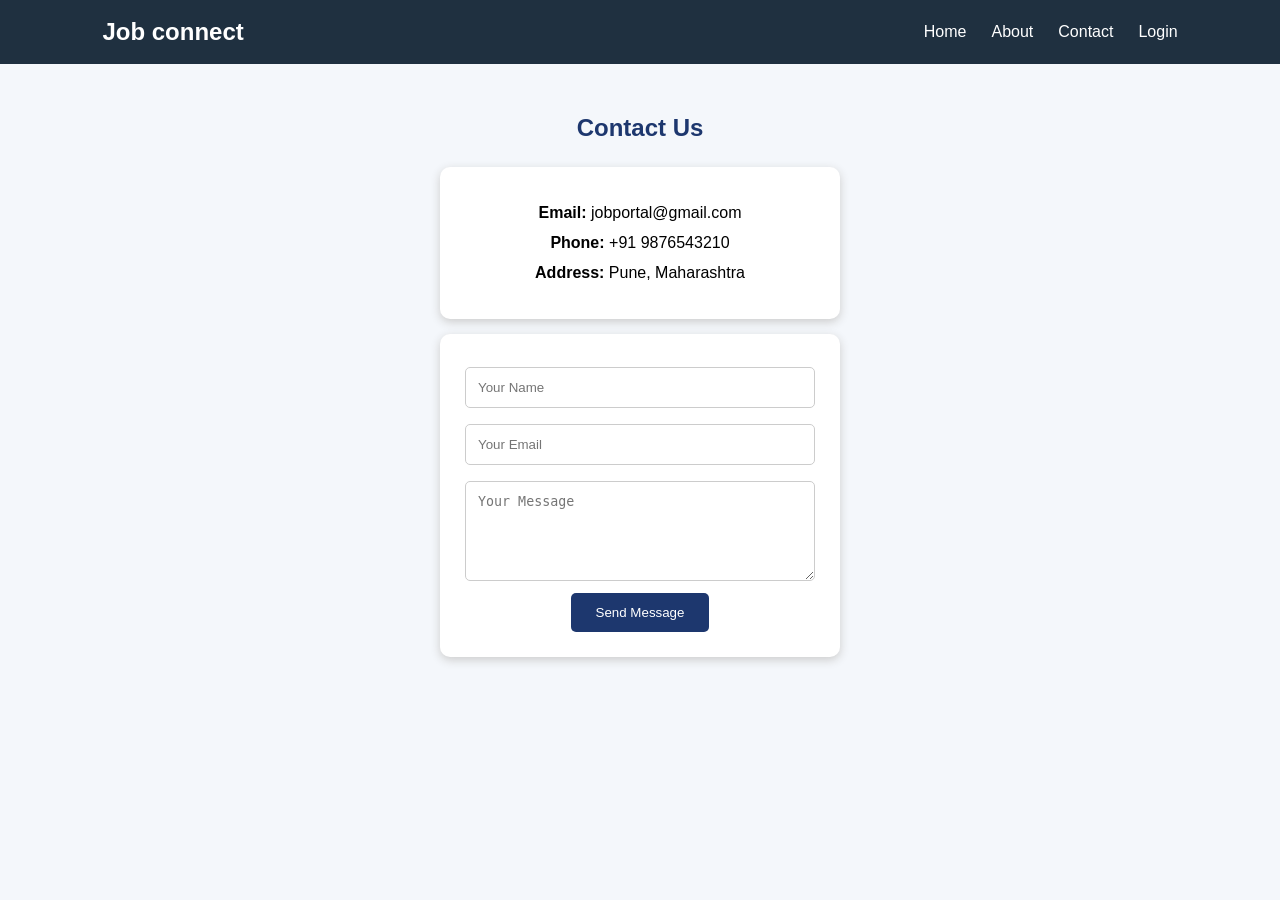
==== contact.html @ e89bb88d "first commit" ====
<!DOCTYPE html>
<html>
<head>
    <title>Contact | JobPortal</title>
    <link rel="stylesheet" href="css/contact.css">
</head>
<body>

<nav>
    <h2>Job connect</h2>
    <a href="index.html">Home</a>
    <a href="about.html">About</a>
    <a href="contact.html">Contact</a>
    <a href="login.html">Login</a>
</nav>

<section class="contact">
    <h1>Contact Us</h1>
  

    <div class="box">
        <p><b>Email:</b> jobportal@gmail.com</p>
        <p><b>Phone:</b> +91 9876543210</p>
        <p><b>Address:</b> Pune, Maharashtra</p>
    </div>

    <form id="contactForm">
        <input type="text" placeholder="Your Name" required>
        <input type="email" placeholder="Your Email" required>
        <textarea placeholder="Your Message" required></textarea>
        <button type="submit">Send Message</button>
    </form>
</section>

<script src="js/contact.js"></script>
</body>
</html>
---- css/contact.css ----
* {
    margin: 0;
    padding: 0;
    box-sizing: border-box;
}

body {
    font-family: Arial;
    background: #f4f7fb;
}

nav {
    background: #1f3040;
    padding: 18px 8%;
    display: flex;
    align-items: center;
    gap: 25px;
}

nav h2 {
    color: white;
    margin-right: auto;
}

nav a {
    color: white;
    text-decoration: none;
}

.contact {
    text-align: center;
    padding: 50px;
}

.contact h1 {
    color: #1d376e;
    margin-bottom: 25px;
}

.box, form {
    background: white;
    width: 400px;
    margin: 15px auto;
    padding: 25px;
    border-radius: 10px;
    box-shadow: 0 3px 10px #ccc;
}

.box p {
    margin: 12px;
}

input, textarea {
    width: 100%;
    padding: 12px;
    margin: 8px 0;
    border: 1px solid #ccc;
    border-radius: 5px;
}

textarea {
    height: 100px;
}

button {
    background:#1d376e;
    color: white;
    border: none;
    padding: 12px 25px;
    border-radius: 5px;
    cursor: pointer;
}
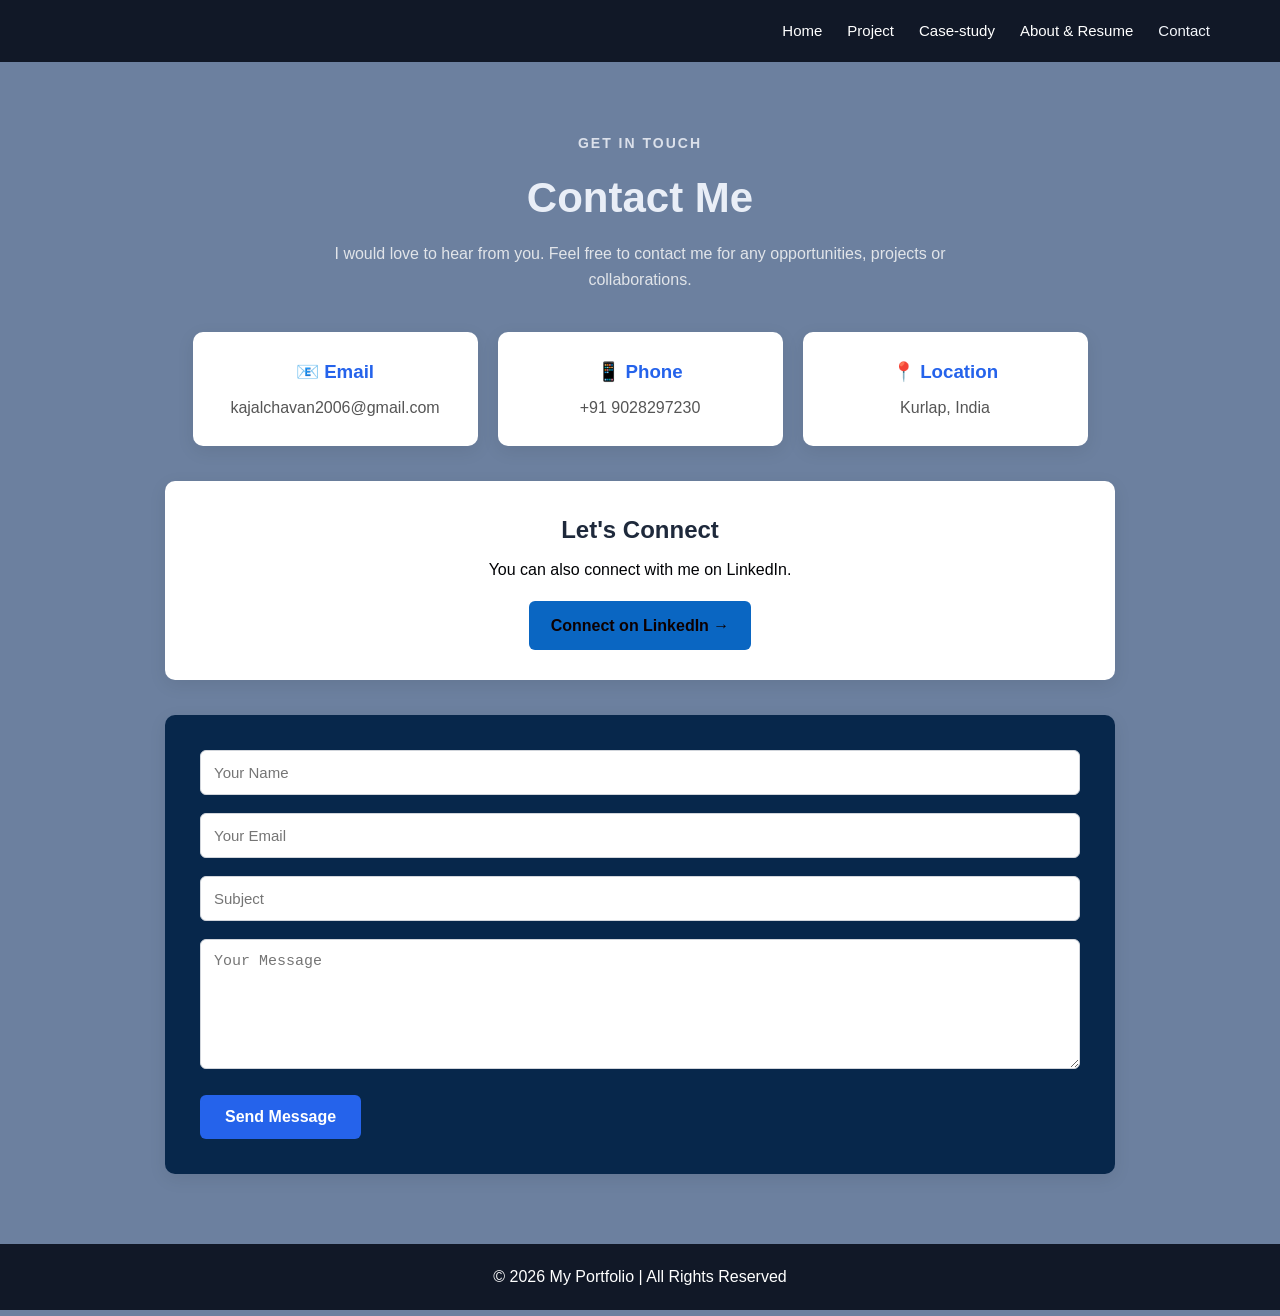
==== commit e90f24f3: "first commit" ====
--- a/contact.html
+++ b/contact.html
@@ -1,37 +1,130 @@
 <!DOCTYPE html>
-<html>
+<html lang="en">
 <head>
-    <title>Contact | JobPortal</title>
+    <meta charset="UTF-8">
+    <meta name="viewport" content="width=device-width, initial-scale=1.0">
+
+    <title>Contact | My Portfolio</title>
+
     <link rel="stylesheet" href="css/contact.css">
 </head>
+
 <body>
 
-<nav>
-    <h2>Job connect</h2>
-    <a href="index.html">Home</a>
-    <a href="about.html">About</a>
-    <a href="contact.html">Contact</a>
-    <a href="login.html">Login</a>
-</nav>
 
-<section class="contact">
-    <h1>Contact Us</h1>
-  
+    <header>
+        <nav class="navbar">
 
-    <div class="box">
-        <p><b>Email:</b> jobportal@gmail.com</p>
-        <p><b>Phone:</b> +91 9876543210</p>
-        <p><b>Address:</b> Pune, Maharashtra</p>
-    </div>
+            <div class="logo">
+        
+            </div>
 
-    <form id="contactForm">
-        <input type="text" placeholder="Your Name" required>
-        <input type="email" placeholder="Your Email" required>
-        <textarea placeholder="Your Message" required></textarea>
-        <button type="submit">Send Message</button>
-    </form>
-</section>
+            <ul class="nav-links">
+                <li><a href="index.html">Home</a></li>
+                <li><a href="project.html">Project</a></li>
+                <li><a href="case-study.html">Case-study</a></li>
+                <li><a href="about&resume.html">About & Resume</a></li>
+                <li><a href="contact.html" class="active">Contact</a></li>
+            </ul>
 
-<script src="js/contact.js"></script>
+        </nav>
+    </header>
+
+
+    <section class="contact-section">
+
+        <div class="contact-container">
+
+            <div class="contact-heading">
+
+                <p class="small-title">GET IN TOUCH</p>
+
+                <h1>Contact Me</h1>
+
+                <p>
+                    I would love to hear from you. Feel free to contact me
+                    for any opportunities, projects or collaborations.
+                </p>
+
+            </div>
+
+
+            <div class="contact-info">
+
+                <div class="contact-card">
+                    <h3>📧 Email</h3>
+                    <p>kajalchavan2006@gmail.com</p>
+                </div>
+
+                <div class="contact-card">
+                    <h3>📱 Phone</h3>
+                    <p>+91 9028297230</p>
+                </div>
+
+                <div class="contact-card">
+                    <h3>📍 Location</h3>
+                    <p>Kurlap, India</p>
+                </div>
+
+            </div>
+
+
+            
+
+            <div class="linkedin-box">
+
+                <h2>Let's Connect</h2>
+
+                <p>
+                    You can also connect with me on LinkedIn.
+                </p>
+
+                <a href="https://www.linkedin.com/in/kajal-chavan-501079436"
+                   target="_blank"
+                   class="linkedin-btn">
+                    Connect on LinkedIn →
+                </a>
+
+            </div>
+
+
+        
+
+            <form class="contact-form">
+
+                <input type="text"
+                       placeholder="Your Name"
+                       required>
+
+                <input type="email"
+                       placeholder="Your Email"
+                       required>
+
+                <input type="text"
+                       placeholder="Subject"
+                       required>
+
+                <textarea
+                       placeholder="Your Message"
+                       rows="6"
+                       required></textarea>
+
+                <button type="submit">
+                    Send Message
+                </button>
+
+            </form>
+
+        </div>
+
+    </section>
+
+
+    <!-- ===== FOOTER ===== -->
+
+    <footer>
+        <p>© 2026 My Portfolio | All Rights Reserved</p>
+    </footer>
+
 </body>
 </html>
--- a/css/contact.css
+++ b/css/contact.css
@@ -4,69 +4,269 @@
     box-sizing: border-box;
 }
 
+html {
+    scroll-behavior: smooth;
+}
+
 body {
-    font-family: Arial;
-    background: #f4f7fb;
-}
-
-nav {
-    background: #1f3040;
-    padding: 18px 8%;
+    font-family: Arial, sans-serif;
+    background: #6c809f;
+    color: #fcf5f5;
+    line-height: 1.6;
+}
+
+
+/* ===== NAVBAR ===== */
+
+header {
+    background: #111827;
+    position: sticky;
+    top: 0;
+    z-index: 1000;
+}
+
+.navbar {
+    max-width: 1200px;
+    margin: auto;
+    padding: 18px 30px;
+
     display: flex;
+    justify-content: space-between;
     align-items: center;
+}
+
+.logo {
+    color: white;
+    font-size: 24px;
+    font-weight: bold;
+}
+
+.nav-links {
+    display: flex;
+    list-style: none;
     gap: 25px;
 }
 
-nav h2 {
-    color: white;
-    margin-right: auto;
-}
-
-nav a {
+.nav-links a {
     color: white;
     text-decoration: none;
-}
-
-.contact {
-    text-align: center;
-    padding: 50px;
-}
-
-.contact h1 {
-    color: #1d376e;
-    margin-bottom: 25px;
-}
-
-.box, form {
+    font-size: 15px;
+    transition: 0.3s;
+}
+
+.nav-links a:hover,
+.nav-links a.active {
+    color: #f3f6fb;
+}
+
+
+/* ===== CONTACT SECTION ===== */
+
+.contact-section {
+    padding: 70px 20px;
+}
+
+.contact-container {
+    max-width: 950px;
+    margin: auto;
+}
+
+
+/* ===== HEADING ===== */
+
+.contact-heading {
+    text-align: center;
+    margin-bottom: 40px;
+}
+
+.small-title {
+    color: #dbe0ea;
+    font-size: 14px;
+    font-weight: bold;
+    letter-spacing: 2px;
+}
+
+.contact-heading h1 {
+    font-size: 42px;
+    color: #e9eef7;
+    margin: 10px 0;
+}
+
+.contact-heading p:last-child {
+    max-width: 650px;
+    margin: auto;
+    color: #e1e4e9;
+}
+
+
+/* ===== CONTACT INFORMATION ===== */
+
+.contact-info {
+    display: flex;
+    justify-content: center;
+    gap: 20px;
+    margin-bottom: 35px;
+}
+
+.contact-card {
     background: white;
-    width: 400px;
-    margin: 15px auto;
+    width: 30%;
     padding: 25px;
+    text-align: center;
     border-radius: 10px;
-    box-shadow: 0 3px 10px #ccc;
-}
-
-.box p {
-    margin: 12px;
-}
-
-input, textarea {
+
+    box-shadow: 0 5px 18px rgba(0, 0, 0, 0.08);
+}
+
+.contact-card h3 {
+    color: #2563eb;
+    margin-bottom: 8px;
+}
+
+.contact-card p {
+    color: #555;
+}
+
+
+/* ===== LINKEDIN ===== */
+
+.linkedin-box {
+    background: white;
+    text-align: center;
+
+    padding: 30px;
+    margin-bottom: 35px;
+
+    border-radius: 10px;
+
+    box-shadow: 0 5px 18px rgba(0, 0, 0, 0.08);
+}
+
+.linkedin-box h2 {
+    color: #1e293b;
+    margin-bottom: 8px;
+}
+
+.linkedin-box p {
+    color: #000205;
+    margin-bottom: 18px;
+}
+
+.linkedin-btn {
+    display: inline-block;
+
+    background: #0a66c2;
+    color: rgb(13, 0, 0);
+
+    padding: 12px 22px;
+
+    text-decoration: none;
+    border-radius: 6px;
+
+    font-weight: bold;
+}
+
+.linkedin-btn:hover {
+    background: #00050b;
+}
+
+
+/* ===== CONTACT FORM ===== */
+
+.contact-form {
+    background: rgb(7, 39, 75);
+
+    padding: 35px;
+
+    border-radius: 10px;
+
+    box-shadow: 0 5px 18px rgba(0, 0, 0, 0.08);
+}
+
+.contact-form input,
+.contact-form textarea {
     width: 100%;
-    padding: 12px;
-    margin: 8px 0;
-    border: 1px solid #ccc;
-    border-radius: 5px;
-}
-
-textarea {
-    height: 100px;
-}
-
-button {
-    background:#1d376e;
-    color: white;
+
+    padding: 13px;
+
+    margin-bottom: 18px;
+
+    border: 1px solid #d1d5db;
+    border-radius: 6px;
+
+    font-size: 15px;
+}
+
+.contact-form textarea {
+    resize: vertical;
+}
+
+.contact-form input:focus,
+.contact-form textarea:focus {
+    outline: none;
+    border-color: #2563eb;
+}
+
+
+/* ===== SEND BUTTON ===== */
+
+.contact-form button {
+    background: #2563eb;
+    color: white;
+
     border: none;
-    padding: 12px 25px;
-    border-radius: 5px;
+
+    padding: 13px 25px;
+
+    border-radius: 6px;
+
+    font-size: 16px;
+    font-weight: bold;
+
     cursor: pointer;
+}
+
+.contact-form button:hover {
+    background: #1d4ed8;
+}
+
+
+/* ===== FOOTER ===== */
+
+footer {
+    background: #111827;
+    color: white;
+
+    text-align: center;
+
+    padding: 20px;
+}
+
+
+/* ===== MOBILE ===== */
+
+@media (max-width: 768px) {
+
+    .navbar {
+        flex-direction: column;
+        gap: 15px;
+    }
+
+    .nav-links {
+        flex-wrap: wrap;
+        justify-content: center;
+        gap: 15px;
+    }
+
+    .contact-heading h1 {
+        font-size: 32px;
+    }
+
+    .contact-info {
+        flex-direction: column;
+    }
+
+    .contact-card {
+        width: 100%;
+    }
 }
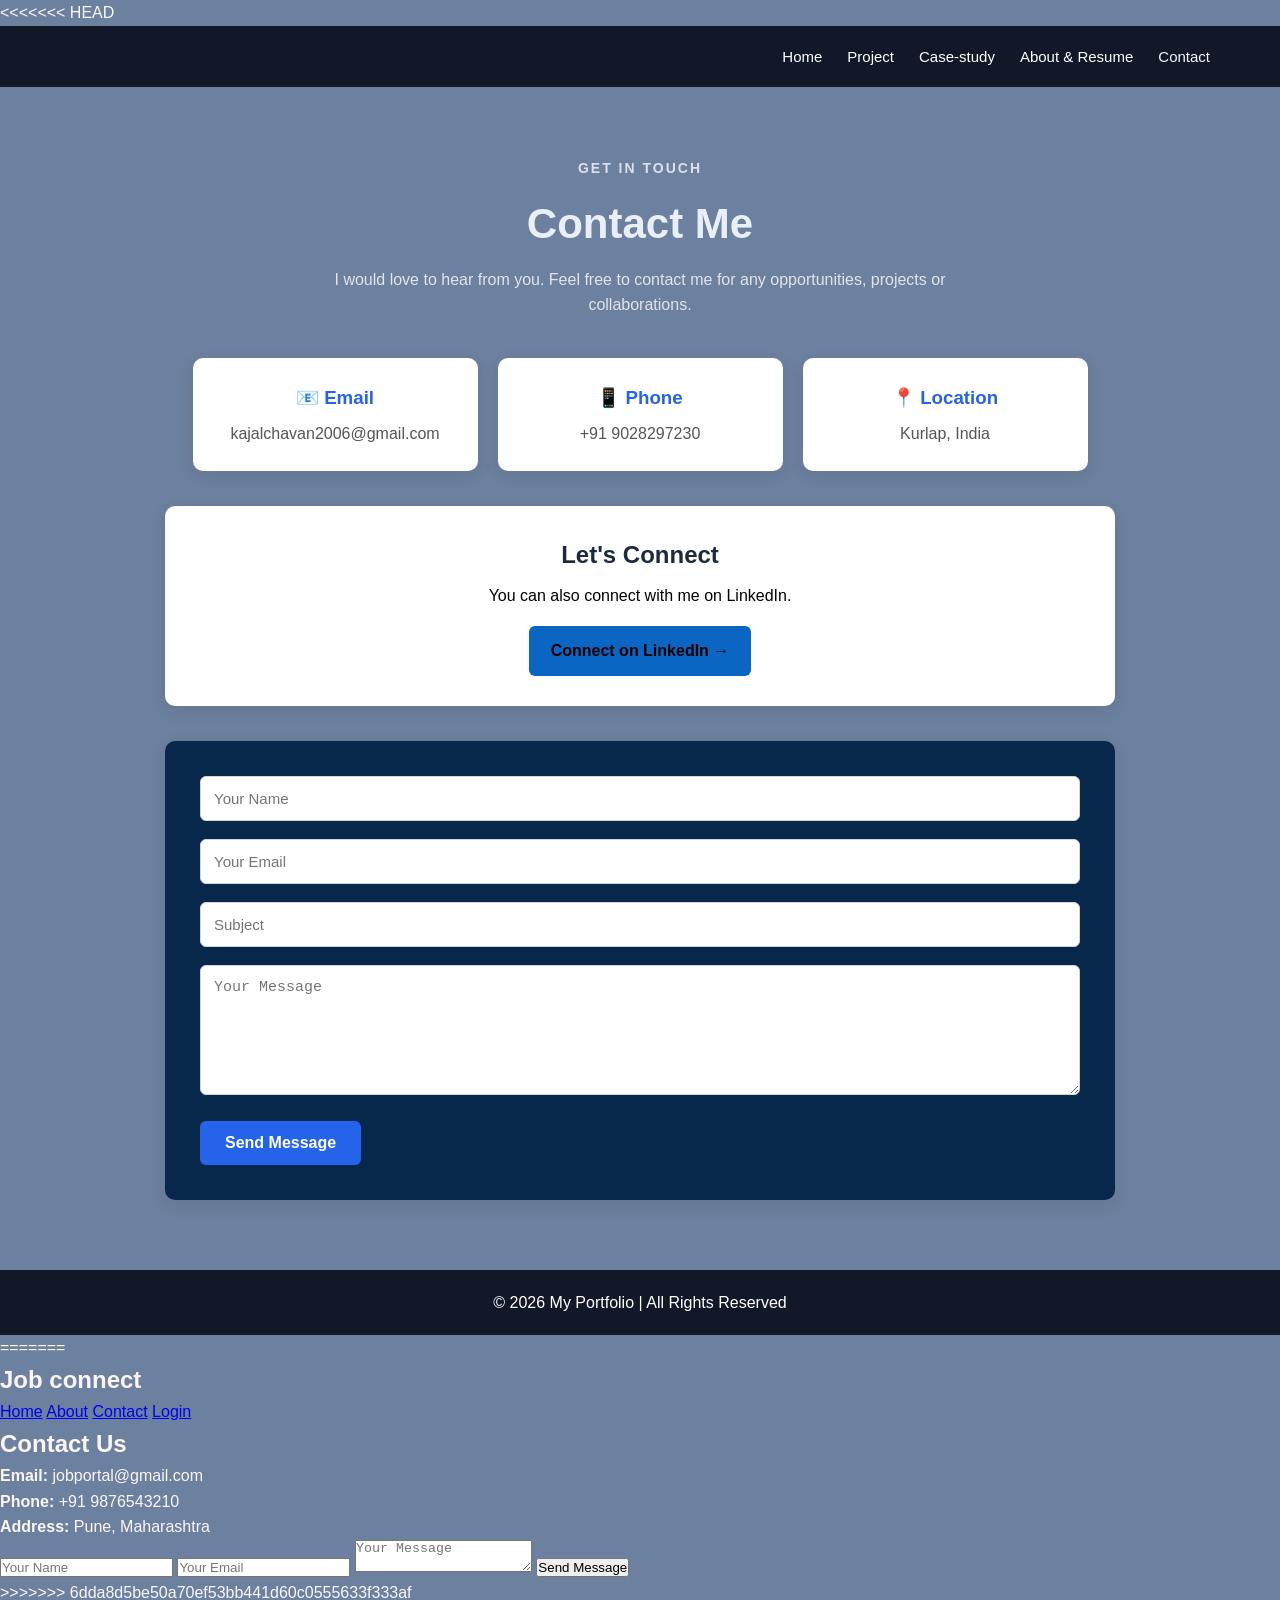
==== commit 2d683498: "Resolve merge conflicts" ====
--- a/contact.html
+++ b/contact.html
@@ -1,4 +1,5 @@
 <!DOCTYPE html>
+<<<<<<< HEAD
 <html lang="en">
 <head>
     <meta charset="UTF-8">
@@ -126,5 +127,41 @@
         <p>© 2026 My Portfolio | All Rights Reserved</p>
     </footer>
 
+=======
+<html>
+<head>
+    <title>Contact | JobPortal</title>
+    <link rel="stylesheet" href="css/contact.css">
+</head>
+<body>
+
+<nav>
+    <h2>Job connect</h2>
+    <a href="index.html">Home</a>
+    <a href="about.html">About</a>
+    <a href="contact.html">Contact</a>
+    <a href="login.html">Login</a>
+</nav>
+
+<section class="contact">
+    <h1>Contact Us</h1>
+  
+
+    <div class="box">
+        <p><b>Email:</b> jobportal@gmail.com</p>
+        <p><b>Phone:</b> +91 9876543210</p>
+        <p><b>Address:</b> Pune, Maharashtra</p>
+    </div>
+
+    <form id="contactForm">
+        <input type="text" placeholder="Your Name" required>
+        <input type="email" placeholder="Your Email" required>
+        <textarea placeholder="Your Message" required></textarea>
+        <button type="submit">Send Message</button>
+    </form>
+</section>
+
+<script src="js/contact.js"></script>
+>>>>>>> 6dda8d5be50a70ef53bb441d60c0555633f333af
 </body>
 </html>
